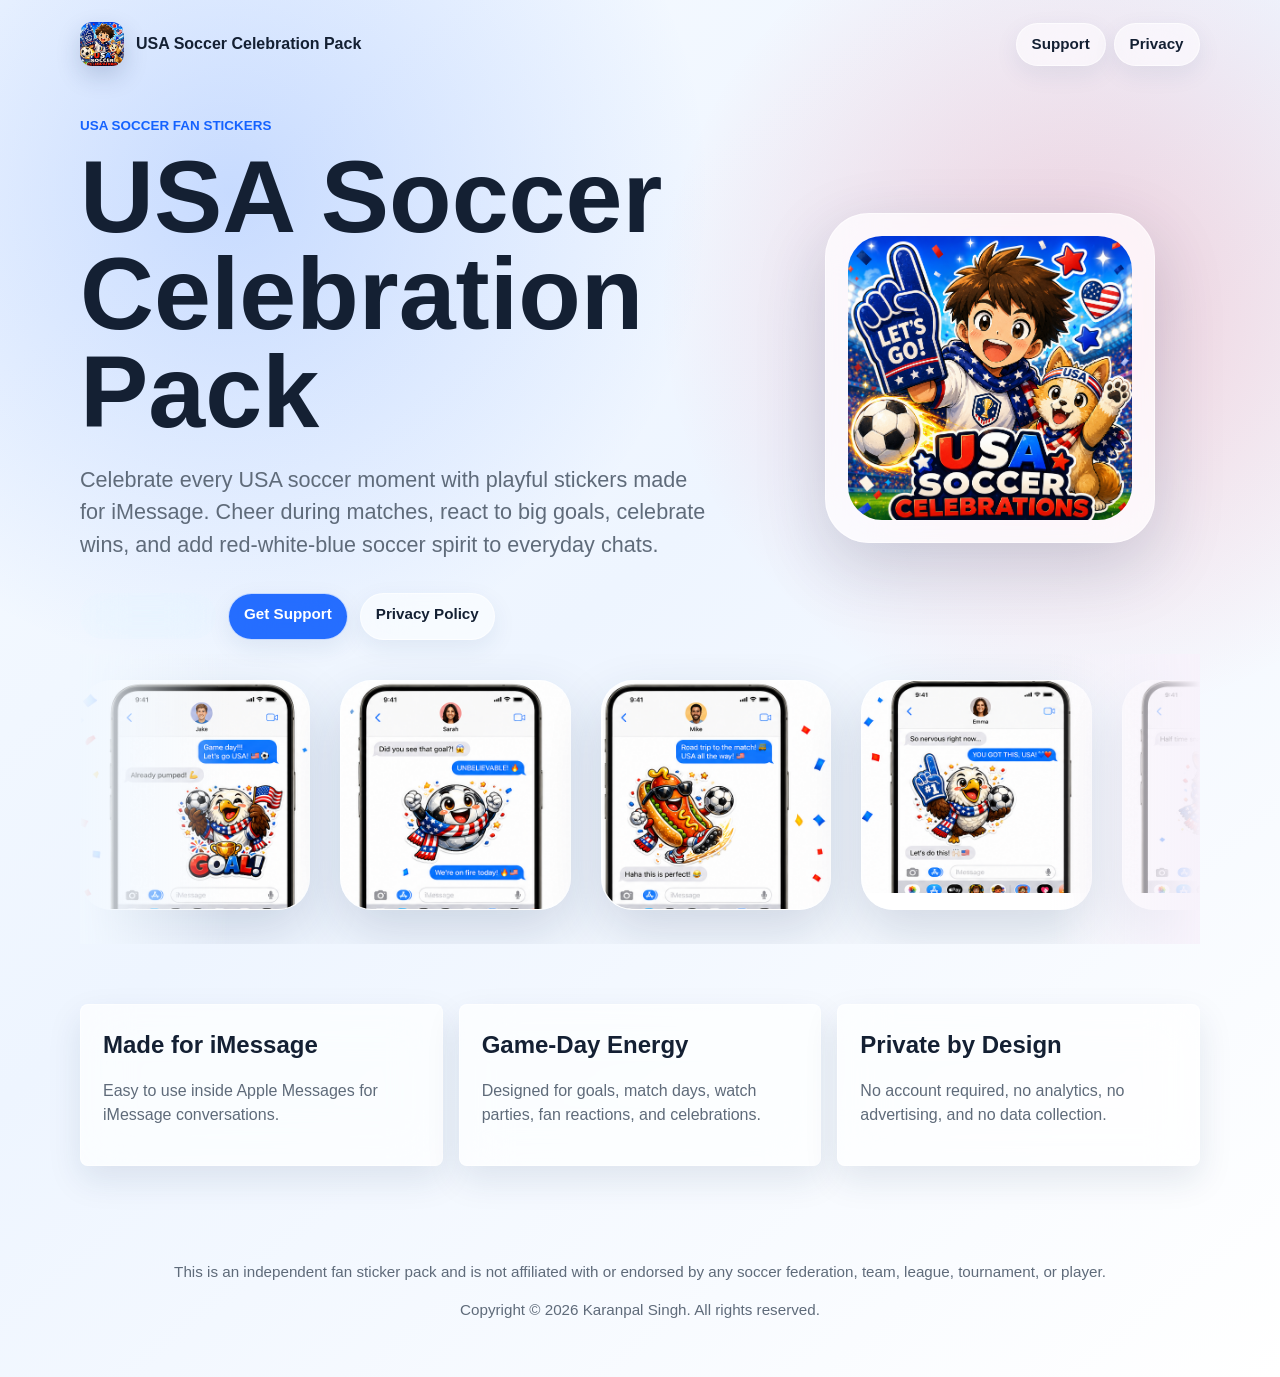
==== apps/usa-soccer-celebrations/websites/index.html @ a0358baa "Add USA Soccer Celebration Pack public site and App Store assets" ====
<!doctype html>
<html lang="en">

<head>
  <meta charset="utf-8">
  <meta name="viewport" content="width=device-width, initial-scale=1">
  <title>USA Soccer Celebration Pack</title>
  <meta name="description" content="USA Soccer Celebration Pack is a fun iMessage sticker pack for USA soccer fans.">
  <link rel="stylesheet" href="styles.css">
</head>

<body>
  <header class="shell nav">
    <a class="brand" href="index.html" aria-label="USA Soccer Celebration Pack home">
      <img src="../assets/app-icon-placeholder.png" alt="App icon placeholder">
      <span>USA Soccer Celebration Pack</span>
    </a>
    <nav class="nav-links" aria-label="Primary navigation">
      <a href="support.html">Support</a>
      <a href="privacy.html">Privacy</a>
    </nav>
  </header>

  <main class="shell">
    <section class="hero" aria-labelledby="app-title">
      <div>
        <p class="eyebrow">USA Soccer Fan Stickers</p>
        <h1 id="app-title">USA Soccer Celebration Pack</h1>
        <p class="lead">Celebrate every USA soccer moment with playful stickers made for iMessage. Cheer during matches,
          react to big goals, celebrate wins, and add red-white-blue soccer spirit to everyday chats.</p>
        <div class="actions">
          <span class="button app-store disabled" aria-disabled="true">
            <span class="button-kicker">Coming Soon</span>
            <span>App Store</span>
          </span>
          <a class="button primary" href="support.html">Get Support</a>
          <a class="button" href="privacy.html">Privacy Policy</a>
        </div>
      </div>
      <div class="icon-stage" aria-label="App icon placeholder">
        <img src="../assets/app-icon-placeholder.png" alt="App icon placeholder for USA Soccer Celebration Pack">
      </div>
    </section>

    <section class="screenshot-showcase" aria-label="USA Soccer Celebration Pack screenshots">
      <div class="screenshot-viewport">
        <div class="screenshot-rail" aria-hidden="true">
          <div class="screenshot-track">
            <img src="../screenshots/imessage-conversation-01-goal-reaction.png" alt="">
            <img src="../screenshots/imessage-conversation-02-match-day.png" alt="">
            <img src="../screenshots/imessage-conversation-03-celebration.png" alt="">
            <img src="../screenshots/imessage-conversation-04-fan-chat.png" alt="">
            <img src="../screenshots/imessage-conversation-05-watch-party.png" alt="">
            <img src="../screenshots/imessage-conversation-06-victory.png" alt="">
          </div>
          <div class="screenshot-track">
            <img src="../screenshots/imessage-conversation-01-goal-reaction.png" alt="">
            <img src="../screenshots/imessage-conversation-02-match-day.png" alt="">
            <img src="../screenshots/imessage-conversation-03-celebration.png" alt="">
            <img src="../screenshots/imessage-conversation-04-fan-chat.png" alt="">
            <img src="../screenshots/imessage-conversation-05-watch-party.png" alt="">
            <img src="../screenshots/imessage-conversation-06-victory.png" alt="">
          </div>
        </div>
      </div>
    </section>

    <section class="section grid" aria-label="App highlights">
      <article class="card">
        <h2>Made for iMessage</h2>
        <p>Easy to use inside Apple Messages for iMessage conversations.</p>
      </article>
      <article class="card">
        <h2>Game-Day Energy</h2>
        <p>Designed for goals, match days, watch parties, fan reactions, and celebrations.</p>
      </article>
      <article class="card">
        <h2>Private by Design</h2>
        <p>No account required, no analytics, no advertising, and no data collection.</p>
      </article>
    </section>
  </main>

  <footer class="shell footer centered-footer">
    <p>This is an independent fan sticker pack and is not affiliated with or endorsed by any soccer federation, team,
      league, tournament, or player.</p>
    <p>Copyright © 2026 Karanpal Singh. All rights reserved.</p>
  </footer>
</body>

</html>
---- apps/usa-soccer-celebrations/websites/styles.css ----
:root {
  color-scheme: light;
  --ink: #142033;
  --muted: #5f6b7a;
  --line: rgba(255, 255, 255, 0.58);
  --panel: rgba(255, 255, 255, 0.72);
  --panel-strong: rgba(255, 255, 255, 0.88);
  --blue: #1462ff;
  --red: #e8213c;
  --navy: #0f2d5c;
  --shadow: 0 24px 70px rgba(23, 48, 89, 0.18);
}

* {
  box-sizing: border-box;
}

html {
  min-height: 100%;
  background:
    radial-gradient(circle at 18% 14%, rgba(20, 98, 255, 0.2), transparent 30rem),
    radial-gradient(circle at 84% 22%, rgba(232, 33, 60, 0.18), transparent 26rem),
    linear-gradient(140deg, #f7fbff 0%, #eef5ff 45%, #ffffff 100%);
}

body {
  min-height: 100%;
  margin: 0;
  color: var(--ink);
  font-family: -apple-system, BlinkMacSystemFont, "SF Pro Display", "SF Pro Text", "Segoe UI", sans-serif;
  line-height: 1.5;
}

a {
  color: inherit;
}

.shell {
  width: min(1120px, calc(100% - 36px));
  margin: 0 auto;
}

.nav {
  display: flex;
  align-items: center;
  justify-content: space-between;
  gap: 20px;
  padding: 22px 0;
}

.brand {
  display: flex;
  align-items: center;
  min-width: 0;
  gap: 12px;
  text-decoration: none;
  font-weight: 700;
}

.brand img {
  width: 44px;
  height: 44px;
  border-radius: 12px;
  box-shadow: 0 10px 24px rgba(15, 45, 92, 0.18);
}

.brand span {
  overflow-wrap: anywhere;
}

.nav-links {
  display: flex;
  align-items: center;
  gap: 8px;
}

.nav-links a,
.button {
  min-height: 40px;
  border: 1px solid rgba(255, 255, 255, 0.62);
  border-radius: 999px;
  padding: 9px 15px;
  background: rgba(255, 255, 255, 0.58);
  color: var(--ink);
  text-decoration: none;
  font-size: 0.95rem;
  font-weight: 650;
  backdrop-filter: blur(22px) saturate(170%);
  -webkit-backdrop-filter: blur(22px) saturate(170%);
  box-shadow: 0 8px 24px rgba(30, 64, 111, 0.08);
}

.hero {
  display: grid;
  grid-template-columns: minmax(0, 1.08fr) minmax(260px, 0.72fr);
  align-items: center;
  gap: clamp(28px, 6vw, 72px);
  padding: 28px 0 14px;
}

.eyebrow {
  margin: 0 0 12px;
  color: var(--blue);
  font-size: 0.84rem;
  font-weight: 800;
  letter-spacing: 0;
  text-transform: uppercase;
}

h1 {
  max-width: 820px;
  margin: 0;
  font-size: clamp(3rem, 8vw, 6.9rem);
  line-height: 0.95;
  letter-spacing: 0;
}

.lead {
  max-width: 680px;
  margin: 24px 0 0;
  color: var(--muted);
  font-size: clamp(1.1rem, 2vw, 1.35rem);
}

.actions {
  display: flex;
  flex-wrap: wrap;
  gap: 12px;
  margin-top: 32px;
}

.button.primary {
  background: rgba(20, 98, 255, 0.92);
  color: #ffffff;
  border-color: rgba(255, 255, 255, 0.74);
}

.button.app-store {
  display: inline-flex;
  min-width: 136px;
  flex-direction: column;
  align-items: flex-start;
  justify-content: center;
  gap: 1px;
  padding: 8px 18px;
  background: rgba(20, 32, 51, 0.94);
  color: #ffffff;
  border-color: rgba(255, 255, 255, 0.7);
  line-height: 1.05;
}

.button.app-store.disabled {
  cursor: default;
}

.button-kicker {
  color: rgba(255, 255, 255, 0.72);
  font-size: 0.68rem;
  font-weight: 700;
  text-transform: uppercase;
}

.icon-stage {
  justify-self: center;
  width: min(100%, 330px);
  aspect-ratio: 1;
  border: 1px solid var(--line);
  border-radius: 44px;
  padding: 22px;
  background: var(--panel);
  backdrop-filter: blur(28px) saturate(170%);
  -webkit-backdrop-filter: blur(28px) saturate(170%);
  box-shadow: var(--shadow);
}

.icon-stage img {
  display: block;
  width: 100%;
  height: 100%;
  border-radius: 34px;
}

.section {
  padding: 52px 0;
}

.screenshot-showcase {
  --screenshot-gap: clamp(14px, 2.6vw, 30px);
  position: relative;
  width: min(100vw, 1120px);
  margin: 0 auto 8px;
  overflow: hidden;
}

.screenshot-showcase::before,
.screenshot-showcase::after {
  position: absolute;
  top: 0;
  bottom: 0;
  z-index: 2;
  width: min(18vw, 150px);
  content: "";
  pointer-events: none;
}

.screenshot-showcase::before {
  left: 0;
  background: linear-gradient(90deg, #f0f7ff 0%, rgba(240, 247, 255, 0) 100%);
}

.screenshot-showcase::after {
  right: 0;
  background: linear-gradient(270deg, #f7f2fb 0%, rgba(247, 242, 251, 0) 100%);
}

.screenshot-viewport {
  overflow: hidden;
}

/* Two identical tracks create a continuous marquee without a visible loop reset. */
.screenshot-rail {
  display: flex;
  align-items: center;
  width: max-content;
  gap: 0;
  padding: 26px 0 34px;
  animation: screenshot-drift 42s linear infinite;
  transform: translate3d(0, 0, 0);
  backface-visibility: hidden;
  will-change: transform;
}

.screenshot-track {
  display: flex;
  align-items: center;
  flex: 0 0 auto;
  gap: var(--screenshot-gap);
  padding-right: var(--screenshot-gap);
}

.screenshot-track img {
  width: clamp(156px, 18vw, 236px);
  aspect-ratio: 1;
  object-fit: cover;
  flex: 0 0 auto;
  border: 1px solid rgba(255, 255, 255, 0.78);
  border-radius: 32px;
  background: rgba(255, 255, 255, 0.7);
  box-shadow: 0 22px 54px rgba(23, 48, 89, 0.16);
  transform: translateZ(0);
  backface-visibility: hidden;
}

@keyframes screenshot-drift {
  from {
    transform: translate3d(0, 0, 0);
  }

  to {
    transform: translate3d(-50%, 0, 0);
  }
}

@media (prefers-reduced-motion: reduce) {
  .screenshot-rail {
    animation: none;
    transform: translate3d(-18%, 0, 0);
  }
}

.grid {
  display: grid;
  grid-template-columns: repeat(3, minmax(0, 1fr));
  gap: 16px;
}

.card,
.policy {
  border: 1px solid var(--line);
  border-radius: 8px;
  background: var(--panel);
  backdrop-filter: blur(24px) saturate(170%);
  -webkit-backdrop-filter: blur(24px) saturate(170%);
  box-shadow: 0 14px 34px rgba(23, 48, 89, 0.1);
}

.card {
  padding: 22px;
}

.card h2,
.card h3,
.policy h1,
.policy h2 {
  margin: 0;
  letter-spacing: 0;
}

.card p,
.policy p,
.policy li {
  color: var(--muted);
}

.policy {
  max-width: 860px;
  margin: 40px auto 72px;
  padding: clamp(24px, 4vw, 44px);
}

.policy h1 {
  font-size: clamp(2.1rem, 4vw, 3.4rem);
  line-height: 1.04;
}

.policy h2 {
  margin-top: 32px;
}

.policy-icon {
  width: 96px;
  height: 96px;
  border-radius: 24px;
  box-shadow: 0 12px 28px rgba(15, 45, 92, 0.16);
}

.footer {
  padding: 28px 0 40px;
  color: var(--muted);
  font-size: 0.95rem;
}

.centered-footer {
  text-align: center;
}

@media (max-width: 760px) {
  .nav {
    align-items: flex-start;
    flex-direction: column;
  }

  .nav-links {
    flex-wrap: wrap;
  }

  .hero {
    grid-template-columns: 1fr;
    min-height: auto;
    padding-top: 18px;
  }

  .icon-stage {
    justify-self: start;
    width: min(78vw, 280px);
  }

  .grid {
    grid-template-columns: 1fr;
  }

  .screenshot-showcase {
    width: 100vw;
    margin-left: calc(50% - 50vw);
  }
}
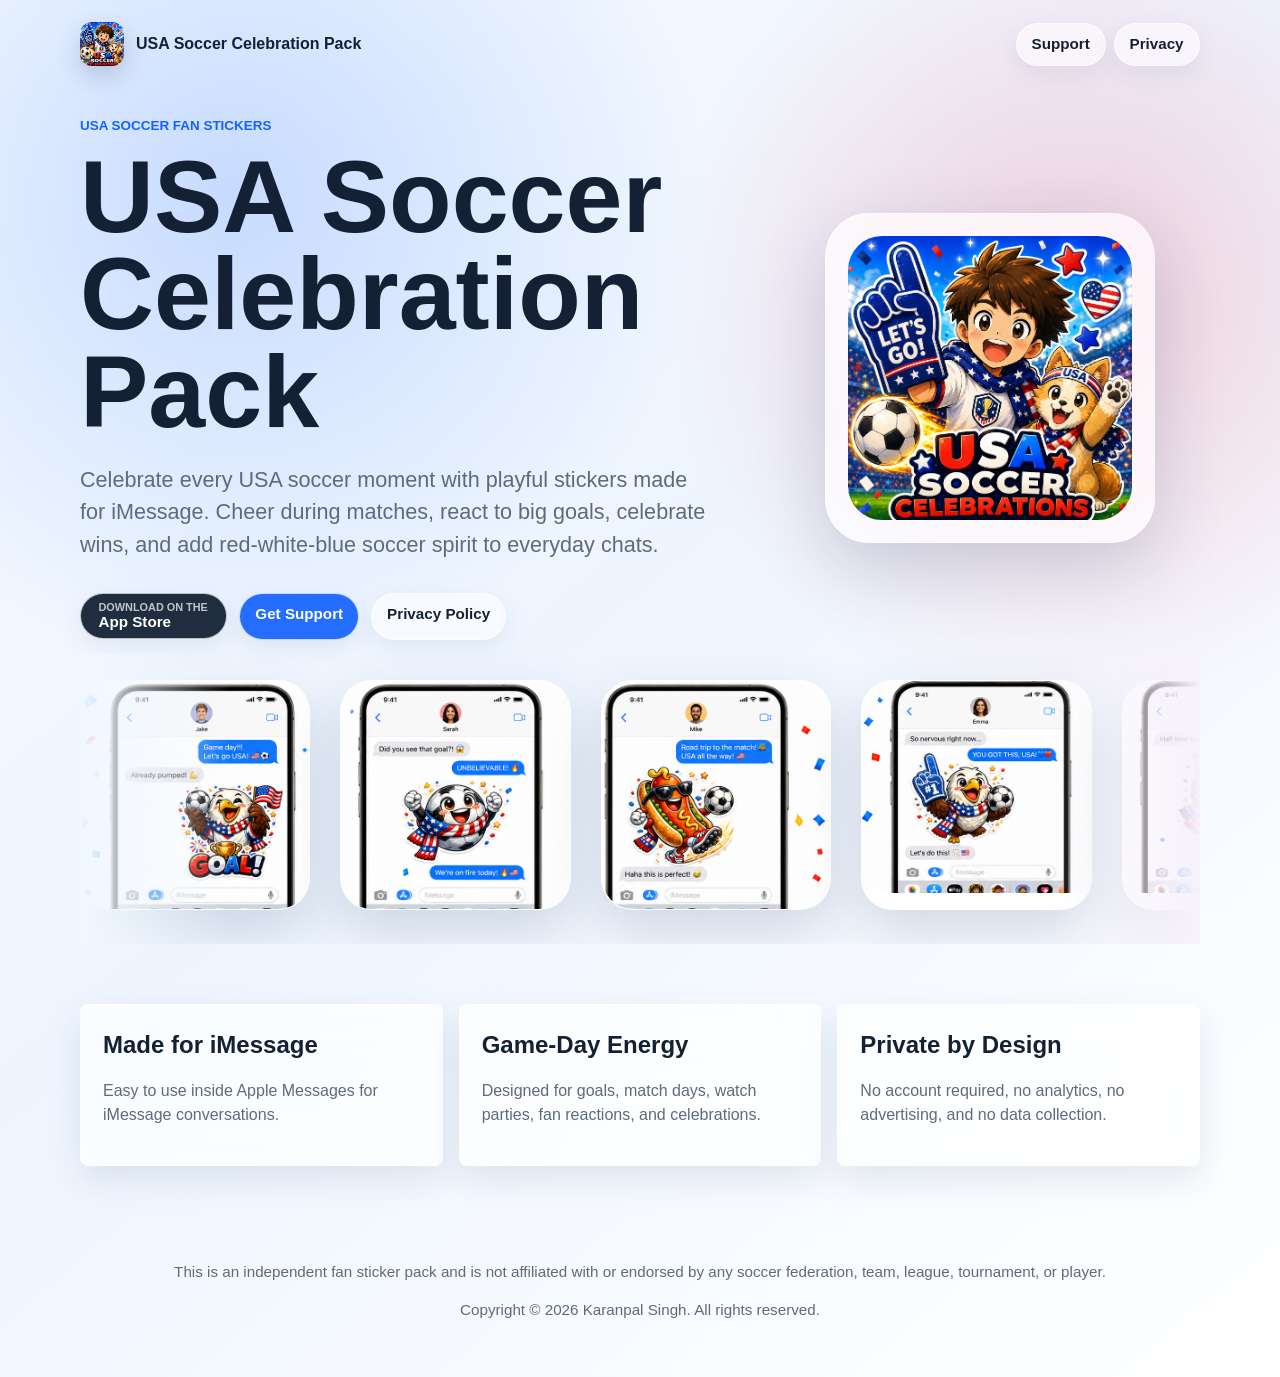
==== commit f76ab9e7: "Added AppStore Link" ====
--- a/apps/usa-soccer-celebrations/websites/index.html
+++ b/apps/usa-soccer-celebrations/websites/index.html
@@ -29,10 +29,10 @@
         <p class="lead">Celebrate every USA soccer moment with playful stickers made for iMessage. Cheer during matches,
           react to big goals, celebrate wins, and add red-white-blue soccer spirit to everyday chats.</p>
         <div class="actions">
-          <span class="button app-store disabled" aria-disabled="true">
-            <span class="button-kicker">Coming Soon</span>
+          <a class="button app-store" href="https://apps.apple.com/app/usa-soccer-celebration-pack/id6773508566">
+            <span class="button-kicker">Download on the</span>
             <span>App Store</span>
-          </span>
+          </a>
           <a class="button primary" href="support.html">Get Support</a>
           <a class="button" href="privacy.html">Privacy Policy</a>
         </div>
--- a/apps/usa-soccer-celebrations/websites/styles.css
+++ b/apps/usa-soccer-celebrations/websites/styles.css
@@ -149,10 +149,6 @@
   line-height: 1.05;
 }
 
-.button.app-store.disabled {
-  cursor: default;
-}
-
 .button-kicker {
   color: rgba(255, 255, 255, 0.72);
   font-size: 0.68rem;
